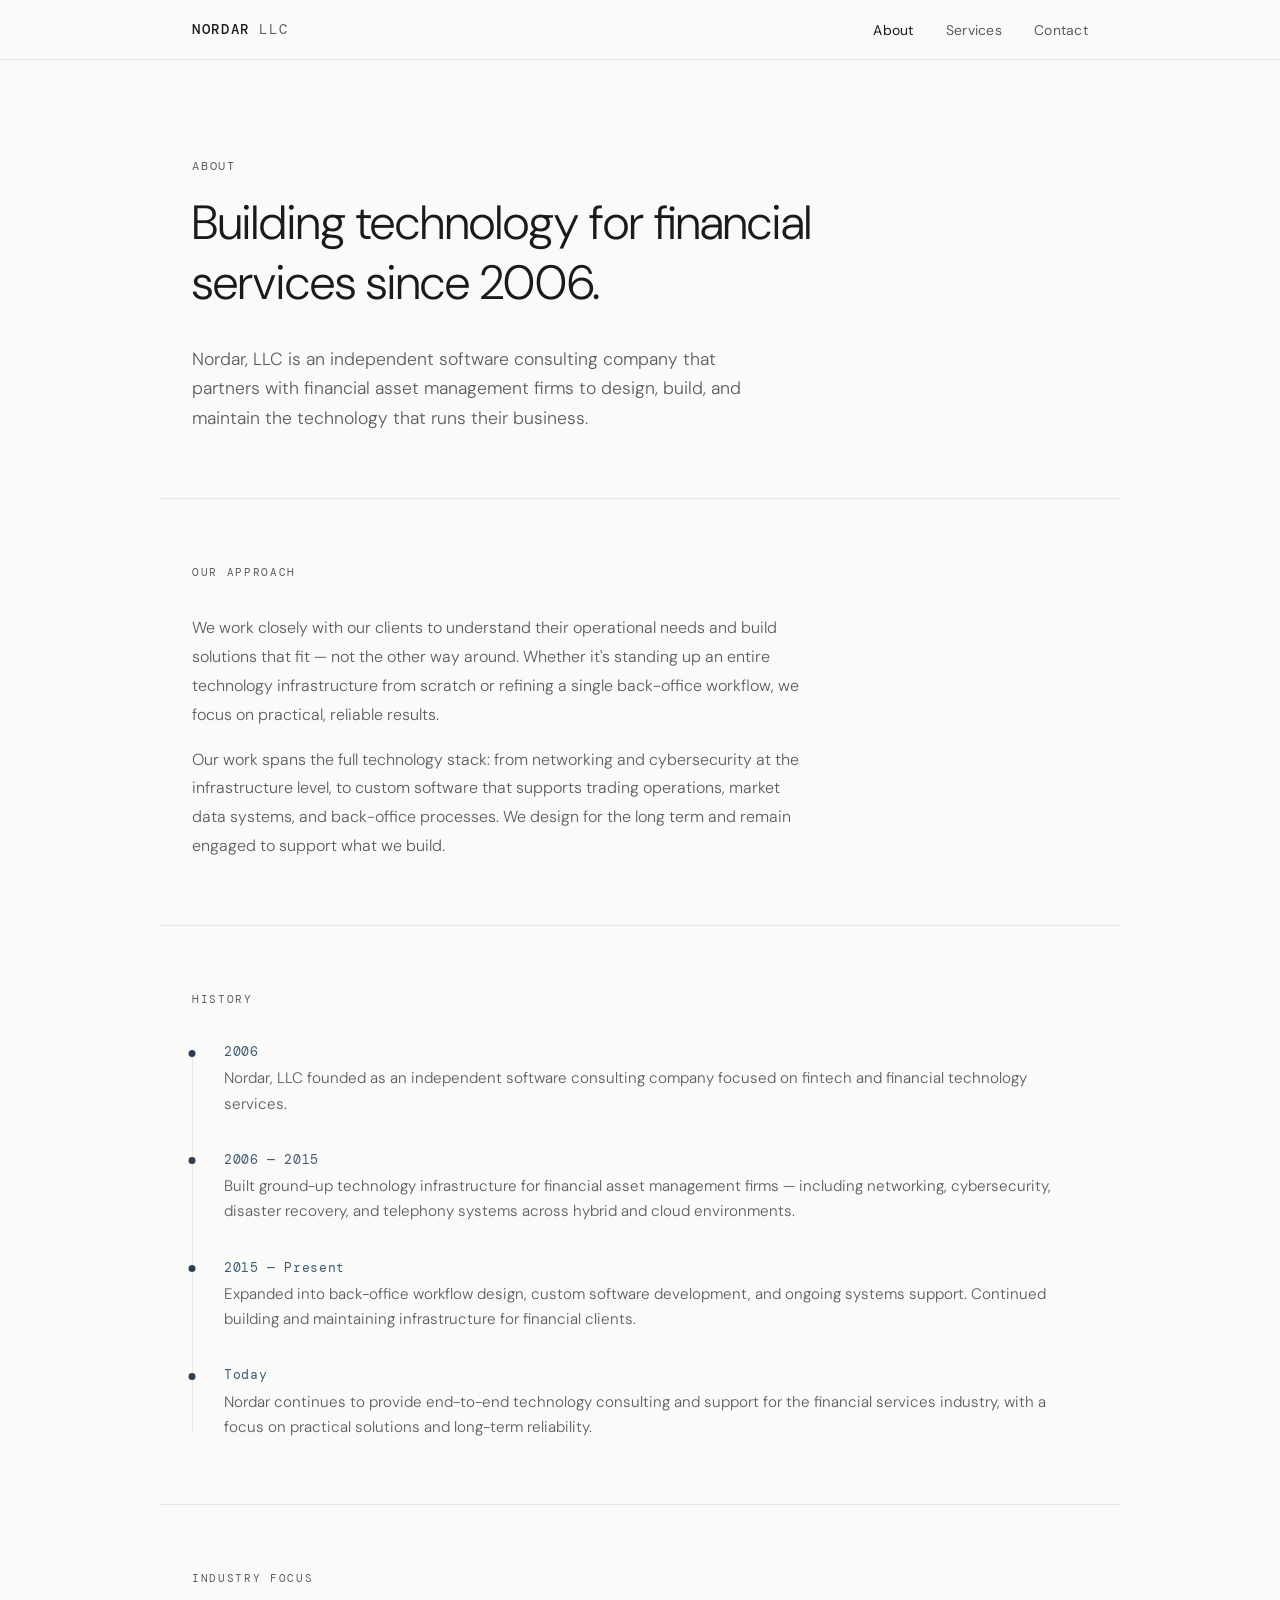
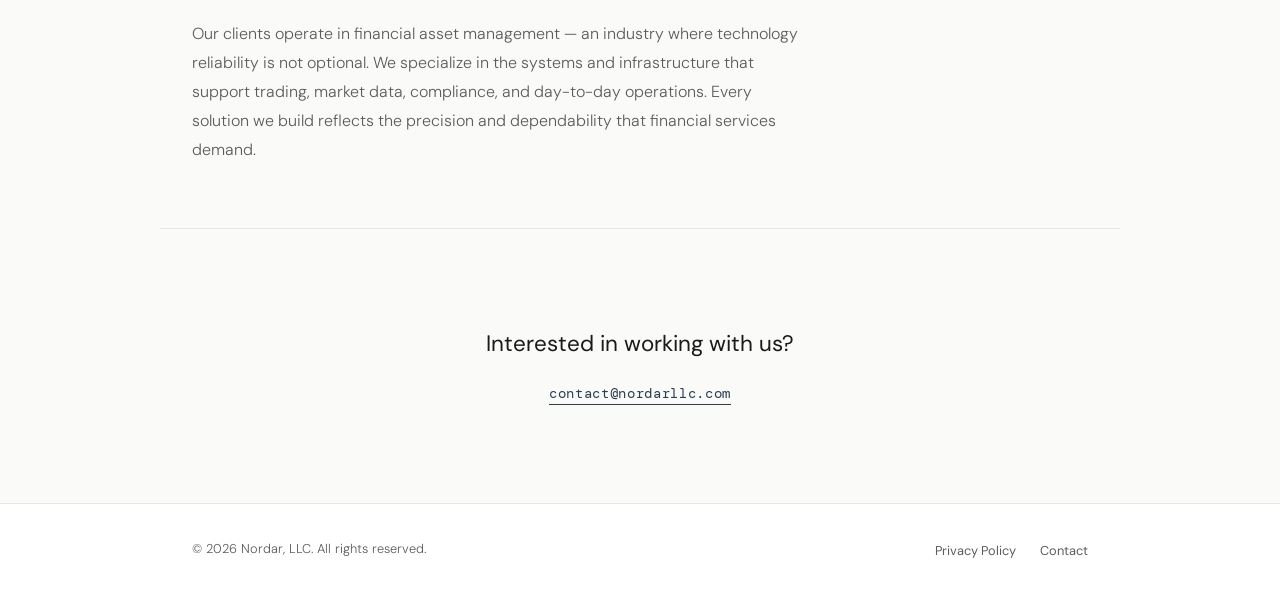
==== about.html @ 209a83e0 "Add About, Services, and Privacy pages with updated navigation and styling" ====
<!DOCTYPE html>
<html lang="en">
<head>
  <meta charset="UTF-8">
  <meta name="viewport" content="width=device-width, initial-scale=1.0">
  <title>About — Nordar, LLC</title>
  <meta name="description" content="About Nordar, LLC. Founded in 2006, we provide technology infrastructure and software consulting for the financial services industry.">
  <link rel="stylesheet" href="style.css">
</head>
<body>

  <nav class="site-nav">
    <div class="site-nav__inner">
      <a href="/" class="site-nav__logo">Nordar <span>LLC</span></a>
      <ul class="site-nav__links">
        <li><a href="/about.html" class="active">About</a></li>
        <li><a href="/services.html">Services</a></li>
        <li><a href="mailto:contact@nordarllc.com">Contact</a></li>
      </ul>
    </div>
  </nav>

  <header class="hero">
    <div class="hero__label">About</div>
    <h1 class="hero__title">Building technology for financial services since 2006.</h1>
    <p class="hero__subtitle">
      Nordar, LLC is an independent software consulting company that partners with 
      financial asset management firms to design, build, and maintain the technology 
      that runs their business.
    </p>
  </header>

  <section class="section section--bordered">
    <div class="section__label">Our Approach</div>
    <p class="section__text">
      We work closely with our clients to understand their operational needs and build 
      solutions that fit — not the other way around. Whether it's standing up an entire 
      technology infrastructure from scratch or refining a single back-office workflow, 
      we focus on practical, reliable results.
    </p>
    <p class="section__text">
      Our work spans the full technology stack: from networking and cybersecurity at 
      the infrastructure level, to custom software that supports trading operations, 
      market data systems, and back-office processes. We design for the long term and 
      remain engaged to support what we build.
    </p>
  </section>

  <section class="section section--bordered">
    <div class="section__label">History</div>
    <div class="timeline">
      <div class="timeline__item">
        <div class="timeline__year">2006</div>
        <p class="timeline__desc">
          Nordar, LLC founded as an independent software consulting company focused 
          on fintech and financial technology services.
        </p>
      </div>
      <div class="timeline__item">
        <div class="timeline__year">2006 — 2015</div>
        <p class="timeline__desc">
          Built ground-up technology infrastructure for financial asset management 
          firms — including networking, cybersecurity, disaster recovery, and 
          telephony systems across hybrid and cloud environments.
        </p>
      </div>
      <div class="timeline__item">
        <div class="timeline__year">2015 — Present</div>
        <p class="timeline__desc">
          Expanded into back-office workflow design, custom software development, 
          and ongoing systems support. Continued building and maintaining 
          infrastructure for financial clients.
        </p>
      </div>
      <div class="timeline__item">
        <div class="timeline__year">Today</div>
        <p class="timeline__desc">
          Nordar continues to provide end-to-end technology consulting and support 
          for the financial services industry, with a focus on practical solutions 
          and long-term reliability.
        </p>
      </div>
    </div>
  </section>

  <section class="section section--bordered">
    <div class="section__label">Industry Focus</div>
    <p class="section__text">
      Our clients operate in financial asset management — an industry where 
      technology reliability is not optional. We specialize in the systems and 
      infrastructure that support trading, market data, compliance, and 
      day-to-day operations. Every solution we build reflects the precision 
      and dependability that financial services demand.
    </p>
  </section>

  <div class="cta">
    <h2 class="cta__heading">Interested in working with us?</h2>
    <a href="mailto:contact@nordarllc.com" class="cta__link">contact@nordarllc.com</a>
  </div>

  <footer class="site-footer">
    <div class="site-footer__inner">
      <span class="site-footer__copy">&copy; 2026 Nordar, LLC. All rights reserved.</span>
      <ul class="site-footer__links">
        <li><a href="/privacy.html">Privacy Policy</a></li>
        <li><a href="mailto:contact@nordarllc.com">Contact</a></li>
      </ul>
    </div>
  </footer>

</body>
</html>
---- style.css ----
/* ============================================
   Nordar, LLC — Global Stylesheet
   Modern & Minimal
   ============================================ */

@import url('https://fonts.googleapis.com/css2?family=DM+Sans:ital,opsz,wght@0,9..40,300;0,9..40,400;0,9..40,500;0,9..40,600;1,9..40,300;1,9..40,400&family=DM+Mono:wght@400;500&display=swap');

:root {
  --color-bg: #fafaf9;
  --color-surface: #ffffff;
  --color-text: #1a1a1a;
  --color-text-secondary: #5c5c5c;
  --color-accent: #2c3e50;
  --color-accent-light: #3d5a73;
  --color-border: #e8e6e3;
  --color-border-light: #f0eeeb;
  --color-highlight: #e8eff5;
  --font-body: 'DM Sans', -apple-system, sans-serif;
  --font-mono: 'DM Mono', monospace;
  --max-width: 960px;
  --space-xs: 0.5rem;
  --space-sm: 1rem;
  --space-md: 2rem;
  --space-lg: 4rem;
  --space-xl: 6rem;
}

*, *::before, *::after {
  box-sizing: border-box;
  margin: 0;
  padding: 0;
}

html {
  font-size: 16px;
  scroll-behavior: smooth;
}

body {
  font-family: var(--font-body);
  color: var(--color-text);
  background-color: var(--color-bg);
  line-height: 1.7;
  font-weight: 400;
  -webkit-font-smoothing: antialiased;
}

/* ---- NAV ---- */

.site-nav {
  position: sticky;
  top: 0;
  z-index: 100;
  background: rgba(250, 250, 249, 0.92);
  backdrop-filter: blur(12px);
  border-bottom: 1px solid var(--color-border);
}

.site-nav__inner {
  max-width: var(--max-width);
  margin: 0 auto;
  padding: 1rem 2rem;
  display: flex;
  align-items: center;
  justify-content: space-between;
}

.site-nav__logo {
  font-family: var(--font-mono);
  font-weight: 500;
  font-size: 0.85rem;
  letter-spacing: 0.12em;
  text-transform: uppercase;
  color: var(--color-text);
  text-decoration: none;
}

.site-nav__logo span {
  color: var(--color-text-secondary);
  font-weight: 400;
}

.site-nav__links {
  display: flex;
  gap: 2rem;
  list-style: none;
}

.site-nav__links a {
  font-size: 0.875rem;
  color: var(--color-text-secondary);
  text-decoration: none;
  letter-spacing: 0.02em;
  transition: color 0.2s;
}

.site-nav__links a:hover,
.site-nav__links a.active {
  color: var(--color-text);
}

/* ---- HERO ---- */

.hero {
  max-width: var(--max-width);
  margin: 0 auto;
  padding: var(--space-xl) 2rem var(--space-lg);
}

.hero__label {
  font-family: var(--font-mono);
  font-size: 0.75rem;
  letter-spacing: 0.15em;
  text-transform: uppercase;
  color: var(--color-text-secondary);
  margin-bottom: var(--space-sm);
}

.hero__title {
  font-size: clamp(2rem, 5vw, 3rem);
  font-weight: 300;
  line-height: 1.25;
  max-width: 700px;
  margin-bottom: var(--space-md);
}

.hero__subtitle {
  font-size: 1.1rem;
  color: var(--color-text-secondary);
  max-width: 560px;
  line-height: 1.7;
  font-weight: 300;
}

/* ---- SECTIONS ---- */

.section {
  max-width: var(--max-width);
  margin: 0 auto;
  padding: var(--space-lg) 2rem;
}

.section--bordered {
  border-top: 1px solid var(--color-border);
}

.section__label {
  font-family: var(--font-mono);
  font-size: 0.7rem;
  letter-spacing: 0.15em;
  text-transform: uppercase;
  color: var(--color-text-secondary);
  margin-bottom: var(--space-md);
}

.section__heading {
  font-size: 1.5rem;
  font-weight: 400;
  margin-bottom: var(--space-md);
  line-height: 1.35;
}

.section__text {
  color: var(--color-text-secondary);
  max-width: 620px;
  line-height: 1.8;
  font-weight: 300;
}

.section__text + .section__text {
  margin-top: var(--space-sm);
}

/* ---- GRID CARDS ---- */

.card-grid {
  display: grid;
  grid-template-columns: repeat(auto-fit, minmax(260px, 1fr));
  gap: 1.5rem;
  margin-top: var(--space-md);
}

.card {
  background: var(--color-surface);
  border: 1px solid var(--color-border);
  border-radius: 6px;
  padding: 2rem;
  transition: border-color 0.25s;
}

.card:hover {
  border-color: var(--color-accent);
}

.card__icon {
  font-size: 1.5rem;
  margin-bottom: 1rem;
  display: block;
}

.card__title {
  font-size: 1rem;
  font-weight: 500;
  margin-bottom: 0.5rem;
}

.card__desc {
  font-size: 0.9rem;
  color: var(--color-text-secondary);
  line-height: 1.65;
  font-weight: 300;
}

/* ---- STATS ROW ---- */

.stats {
  display: grid;
  grid-template-columns: repeat(auto-fit, minmax(140px, 1fr));
  gap: 2rem;
  margin-top: var(--space-md);
}

.stat__number {
  font-family: var(--font-mono);
  font-size: 2rem;
  font-weight: 500;
  color: var(--color-accent);
  display: block;
  margin-bottom: 0.25rem;
}

.stat__label {
  font-size: 0.85rem;
  color: var(--color-text-secondary);
  font-weight: 300;
}

/* ---- TIMELINE ---- */

.timeline {
  margin-top: var(--space-md);
  position: relative;
  padding-left: 2rem;
}

.timeline::before {
  content: '';
  position: absolute;
  left: 0;
  top: 0.5rem;
  bottom: 0.5rem;
  width: 1px;
  background: var(--color-border);
}

.timeline__item {
  position: relative;
  padding-bottom: 2rem;
}

.timeline__item:last-child {
  padding-bottom: 0;
}

.timeline__item::before {
  content: '';
  position: absolute;
  left: -2rem;
  top: 0.55rem;
  width: 7px;
  height: 7px;
  border-radius: 50%;
  background: var(--color-accent);
  transform: translateX(-50%);
}

.timeline__year {
  font-family: var(--font-mono);
  font-size: 0.8rem;
  color: var(--color-accent-light);
  letter-spacing: 0.05em;
  margin-bottom: 0.25rem;
}

.timeline__desc {
  font-size: 0.95rem;
  color: var(--color-text-secondary);
  line-height: 1.65;
  font-weight: 300;
}

/* ---- SERVICE LIST ---- */

.service-list {
  margin-top: var(--space-md);
  display: flex;
  flex-direction: column;
  gap: 1.5rem;
}

.service-item {
  display: grid;
  grid-template-columns: 3rem 1fr;
  gap: 1.5rem;
  align-items: start;
}

.service-item__number {
  font-family: var(--font-mono);
  font-size: 0.8rem;
  color: var(--color-text-secondary);
  padding-top: 0.15rem;
}

.service-item__content h3 {
  font-size: 1.05rem;
  font-weight: 500;
  margin-bottom: 0.35rem;
}

.service-item__content p {
  font-size: 0.9rem;
  color: var(--color-text-secondary);
  line-height: 1.7;
  font-weight: 300;
}

/* ---- CTA ---- */

.cta {
  max-width: var(--max-width);
  margin: 0 auto;
  padding: var(--space-xl) 2rem;
  text-align: center;
  border-top: 1px solid var(--color-border);
}

.cta__heading {
  font-size: 1.4rem;
  font-weight: 400;
  margin-bottom: var(--space-sm);
}

.cta__link {
  font-family: var(--font-mono);
  font-size: 0.85rem;
  color: var(--color-accent);
  text-decoration: none;
  letter-spacing: 0.05em;
  border-bottom: 1px solid var(--color-accent);
  padding-bottom: 2px;
  transition: opacity 0.2s;
}

.cta__link:hover {
  opacity: 0.7;
}

/* ---- FOOTER ---- */

.site-footer {
  border-top: 1px solid var(--color-border);
  background: var(--color-surface);
}

.site-footer__inner {
  max-width: var(--max-width);
  margin: 0 auto;
  padding: 2rem;
  display: flex;
  justify-content: space-between;
  align-items: center;
  flex-wrap: wrap;
  gap: 1rem;
}

.site-footer__copy {
  font-size: 0.8rem;
  color: var(--color-text-secondary);
  font-weight: 300;
}

.site-footer__links {
  display: flex;
  gap: 1.5rem;
  list-style: none;
}

.site-footer__links a {
  font-size: 0.8rem;
  color: var(--color-text-secondary);
  text-decoration: none;
  transition: color 0.2s;
}

.site-footer__links a:hover {
  color: var(--color-text);
}

/* ---- PRIVACY / LEGAL PAGES ---- */

.legal-content {
  max-width: var(--max-width);
  margin: 0 auto;
  padding: var(--space-lg) 2rem;
}

.legal-content h1 {
  font-size: 1.8rem;
  font-weight: 400;
  margin-bottom: 0.5rem;
}

.legal-content .legal-date {
  font-size: 0.85rem;
  color: var(--color-text-secondary);
  margin-bottom: var(--space-md);
}

.legal-content h2 {
  font-size: 1.1rem;
  font-weight: 500;
  margin-top: var(--space-md);
  margin-bottom: var(--space-xs);
}

.legal-content p {
  color: var(--color-text-secondary);
  max-width: 620px;
  line-height: 1.8;
  font-weight: 300;
  margin-bottom: var(--space-sm);
}

.legal-content a {
  color: var(--color-accent);
  text-decoration: none;
  border-bottom: 1px solid var(--color-border);
  transition: border-color 0.2s;
}

.legal-content a:hover {
  border-color: var(--color-accent);
}

/* ---- RESPONSIVE ---- */

@media (max-width: 640px) {
  .site-nav__inner {
    padding: 0.85rem 1.25rem;
  }

  .site-nav__links {
    gap: 1.25rem;
  }

  .site-nav__links a {
    font-size: 0.8rem;
  }

  .hero {
    padding: var(--space-lg) 1.25rem var(--space-md);
  }

  .section {
    padding: var(--space-md) 1.25rem;
  }

  .cta {
    padding: var(--space-lg) 1.25rem;
  }

  .site-footer__inner {
    padding: 1.5rem 1.25rem;
    flex-direction: column;
    text-align: center;
  }

  .service-item {
    grid-template-columns: 1fr;
    gap: 0.25rem;
  }

  .service-item__number {
    font-size: 0.7rem;
  }
}
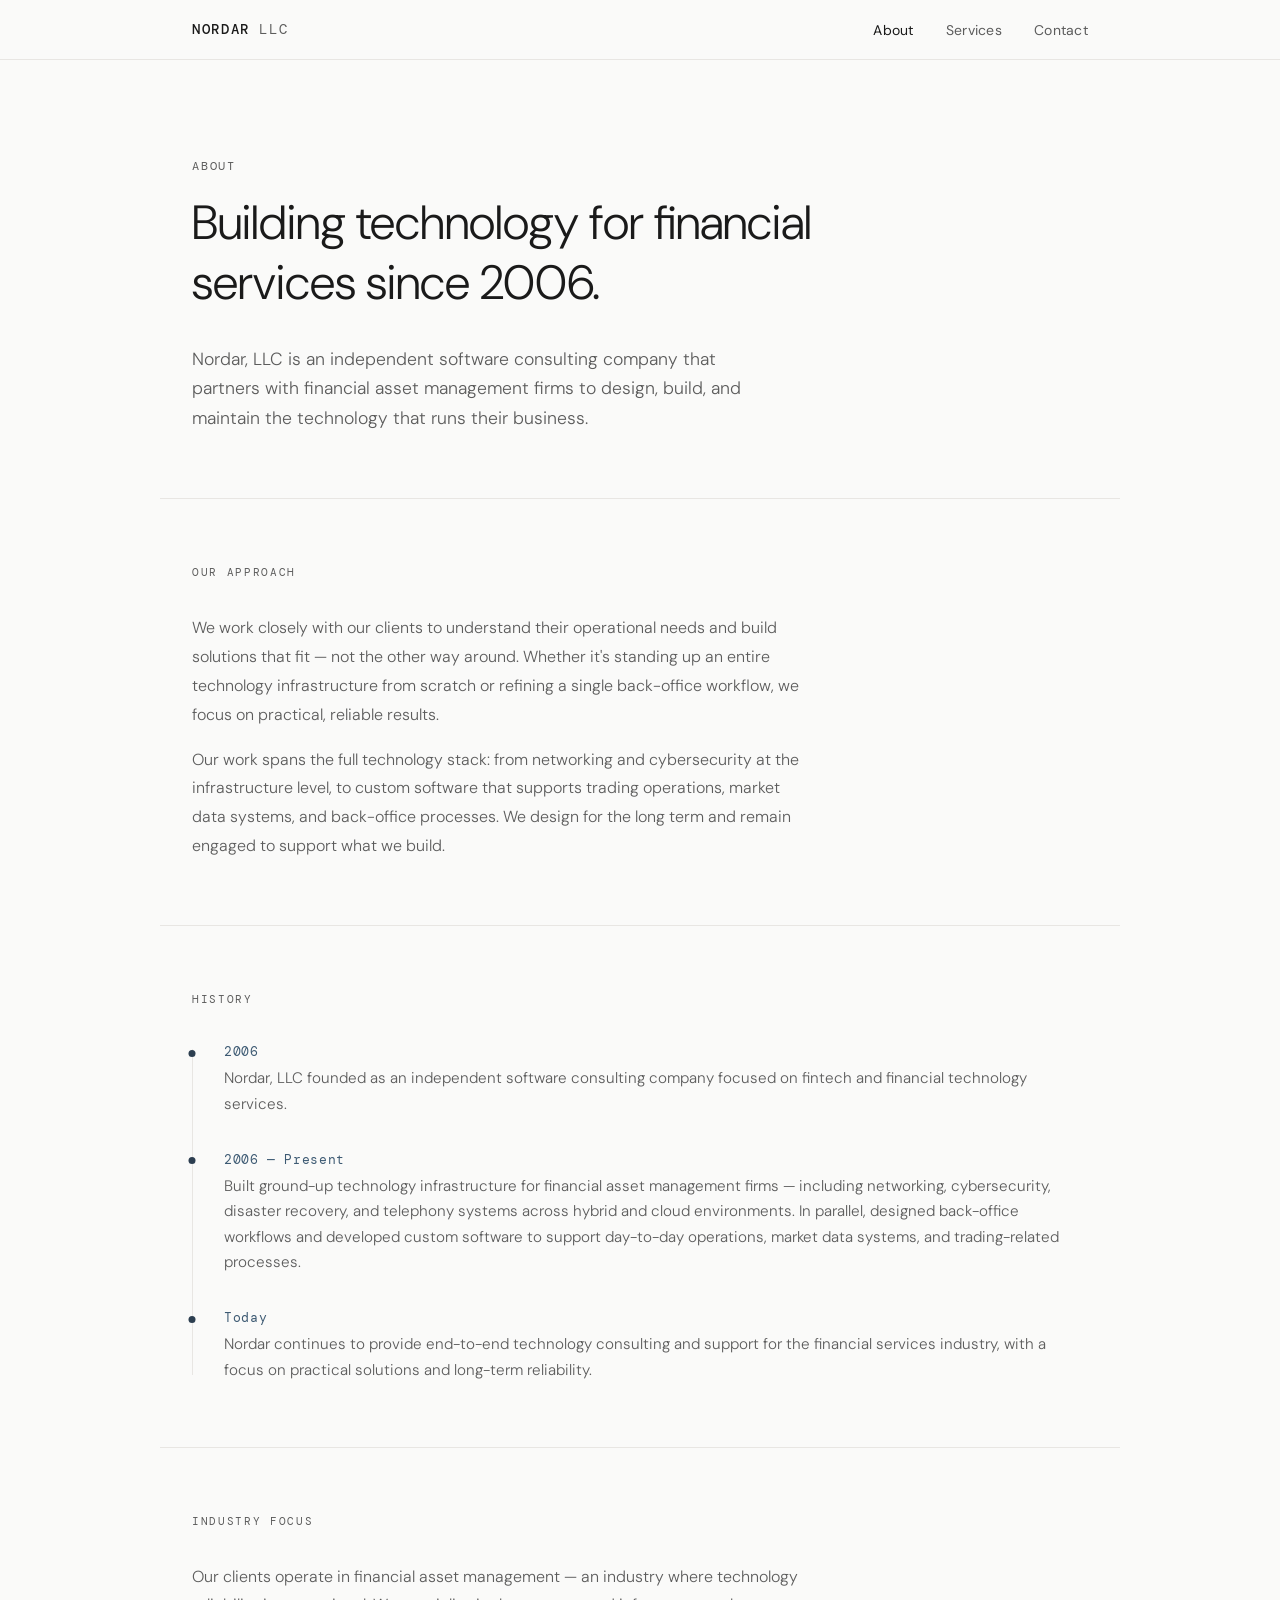
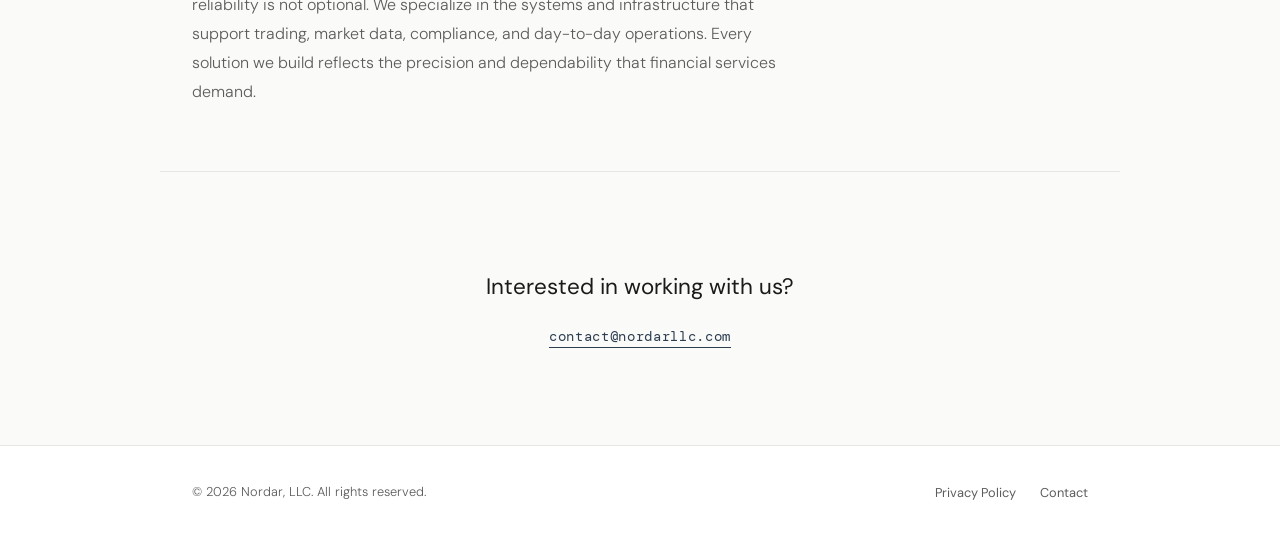
==== commit b05bcc0d: "Update timeline in About page to reflect current status and enhance description of technology infras" ====
--- a/about.html
+++ b/about.html
@@ -57,19 +57,13 @@
         </p>
       </div>
       <div class="timeline__item">
-        <div class="timeline__year">2006 — 2015</div>
+        <div class="timeline__year">2006 — Present</div>
         <p class="timeline__desc">
           Built ground-up technology infrastructure for financial asset management 
           firms — including networking, cybersecurity, disaster recovery, and 
-          telephony systems across hybrid and cloud environments.
-        </p>
-      </div>
-      <div class="timeline__item">
-        <div class="timeline__year">2015 — Present</div>
-        <p class="timeline__desc">
-          Expanded into back-office workflow design, custom software development, 
-          and ongoing systems support. Continued building and maintaining 
-          infrastructure for financial clients.
+          telephony systems across hybrid and cloud environments. In parallel, 
+          designed back-office workflows and developed custom software to support 
+          day-to-day operations, market data systems, and trading-related processes.
         </p>
       </div>
       <div class="timeline__item">
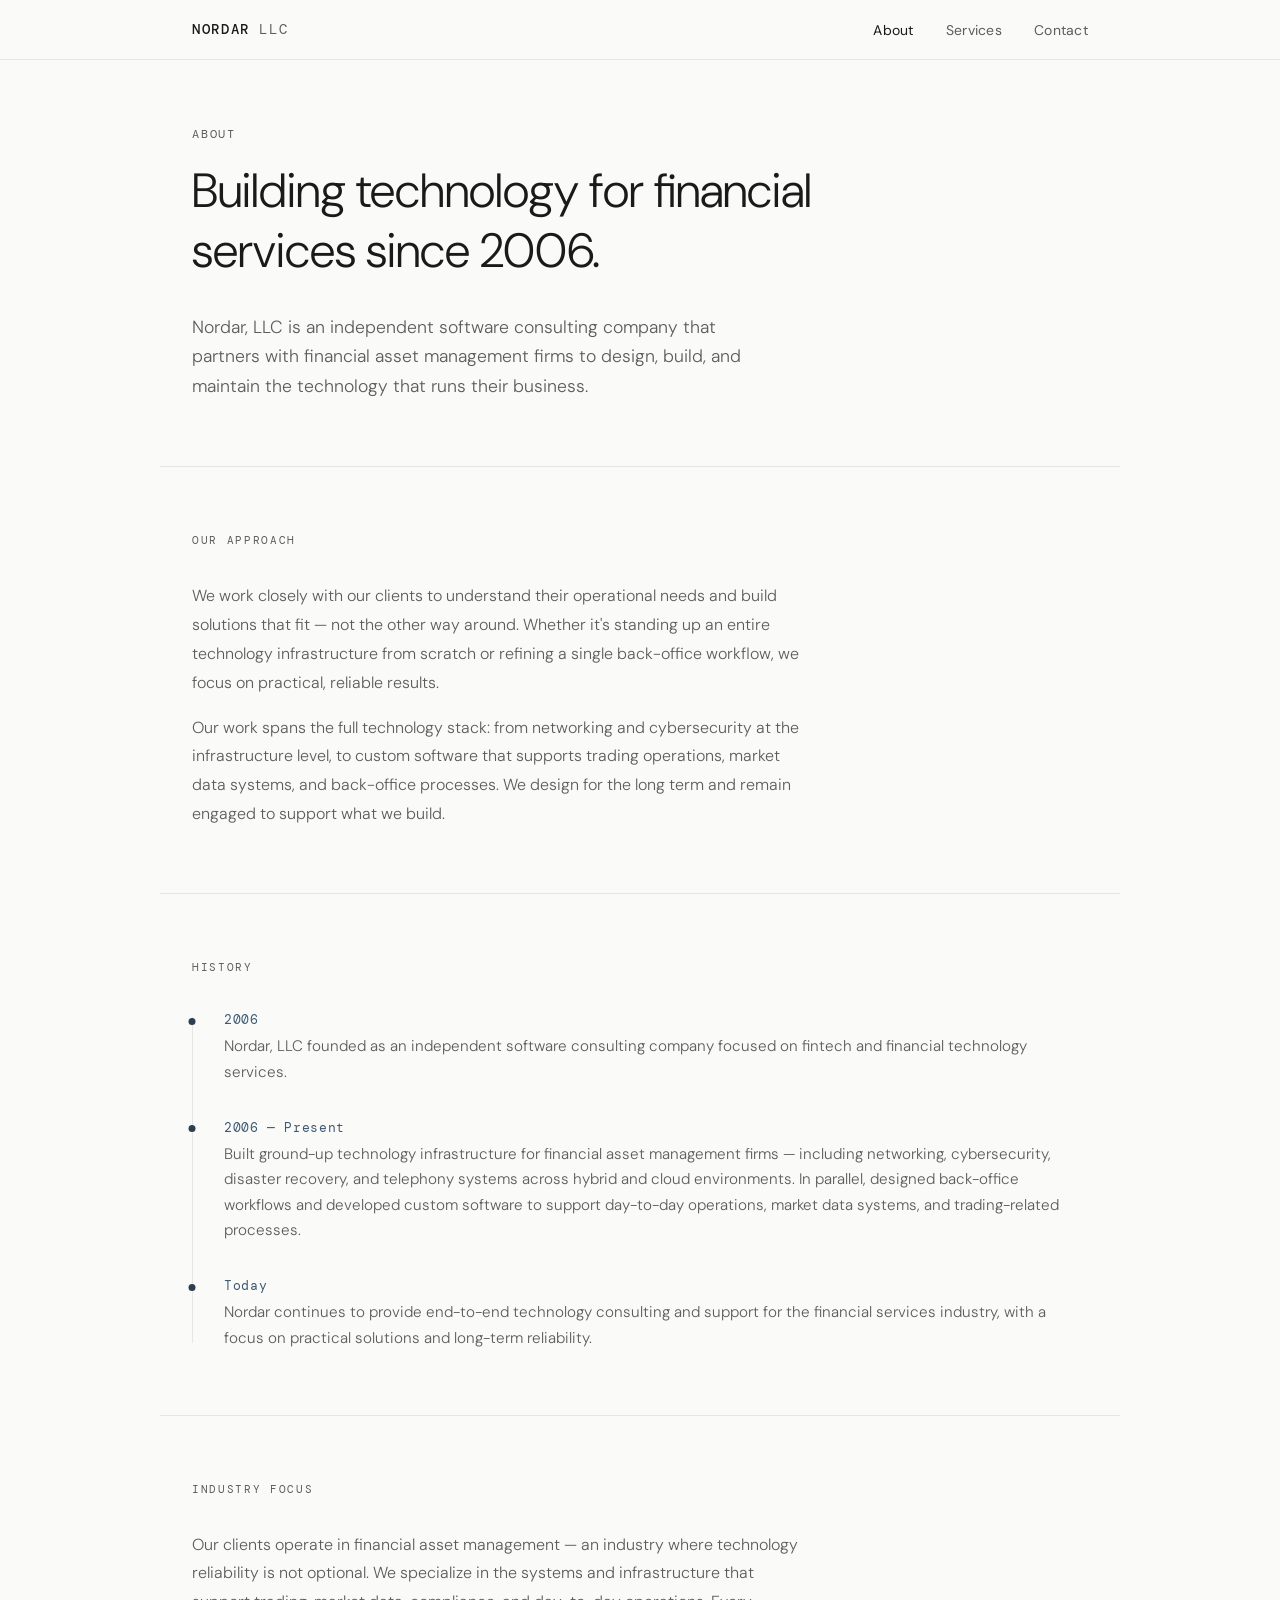
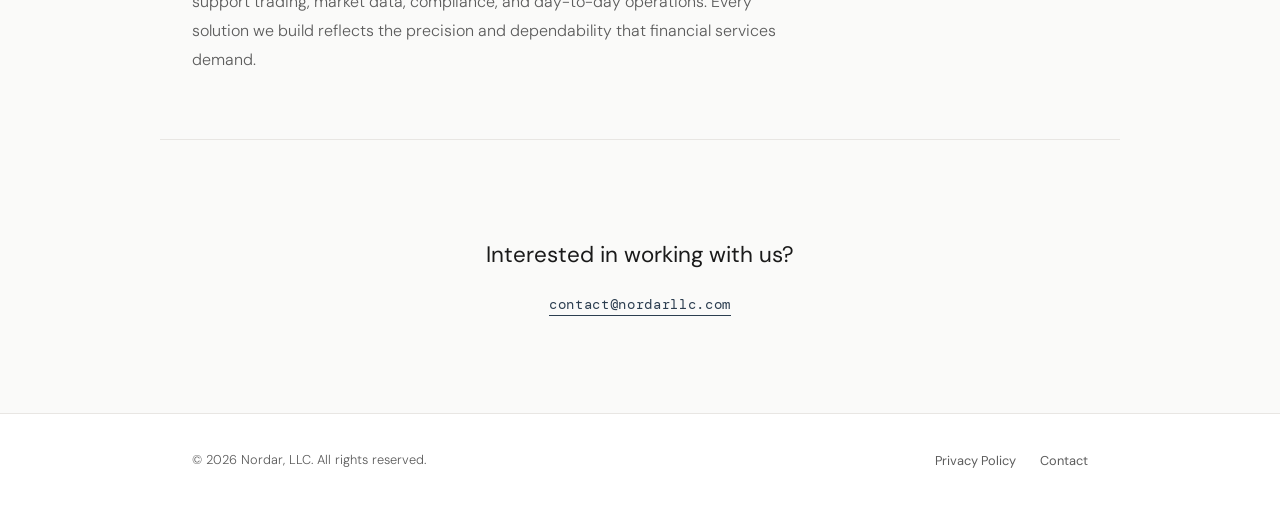
==== commit cb649d9b: "Update page layouts and styles for About, Services, and Home pages with specific class names for imp" ====
--- a/about.html
+++ b/about.html
@@ -7,7 +7,7 @@
   <meta name="description" content="About Nordar, LLC. Founded in 2006, we provide technology infrastructure and software consulting for the financial services industry.">
   <link rel="stylesheet" href="style.css">
 </head>
-<body>
+<body class="page-about">
 
   <nav class="site-nav">
     <div class="site-nav__inner">
--- a/style.css
+++ b/style.css
@@ -443,6 +443,28 @@
   border-color: var(--color-accent);
 }
 
+/* Main pages + privacy — less space above hero eyebrow (SERVICES, ABOUT, etc.) */
+.page-home .hero,
+.page-about .hero,
+.page-services .hero,
+.page-privacy .hero {
+  padding-top: var(--space-lg);
+}
+
+.page-privacy .hero {
+  padding-bottom: var(--space-md);
+}
+
+/* Privacy policy — tighter vertical rhythm between stacked sections */
+.page-privacy .section {
+  padding-top: var(--space-md);
+  padding-bottom: var(--space-md);
+}
+
+.page-privacy .section__label {
+  margin-bottom: var(--space-sm);
+}
+
 /* ---- RESPONSIVE ---- */
 
 @media (max-width: 640px) {
@@ -462,8 +484,20 @@
     padding: var(--space-lg) 1.25rem var(--space-md);
   }
 
+  .page-home .hero,
+  .page-about .hero,
+  .page-services .hero,
+  .page-privacy .hero {
+    padding-top: var(--space-md);
+  }
+
   .section {
     padding: var(--space-md) 1.25rem;
+  }
+
+  .page-privacy .section {
+    padding-top: var(--space-sm);
+    padding-bottom: var(--space-sm);
   }
 
   .cta {
